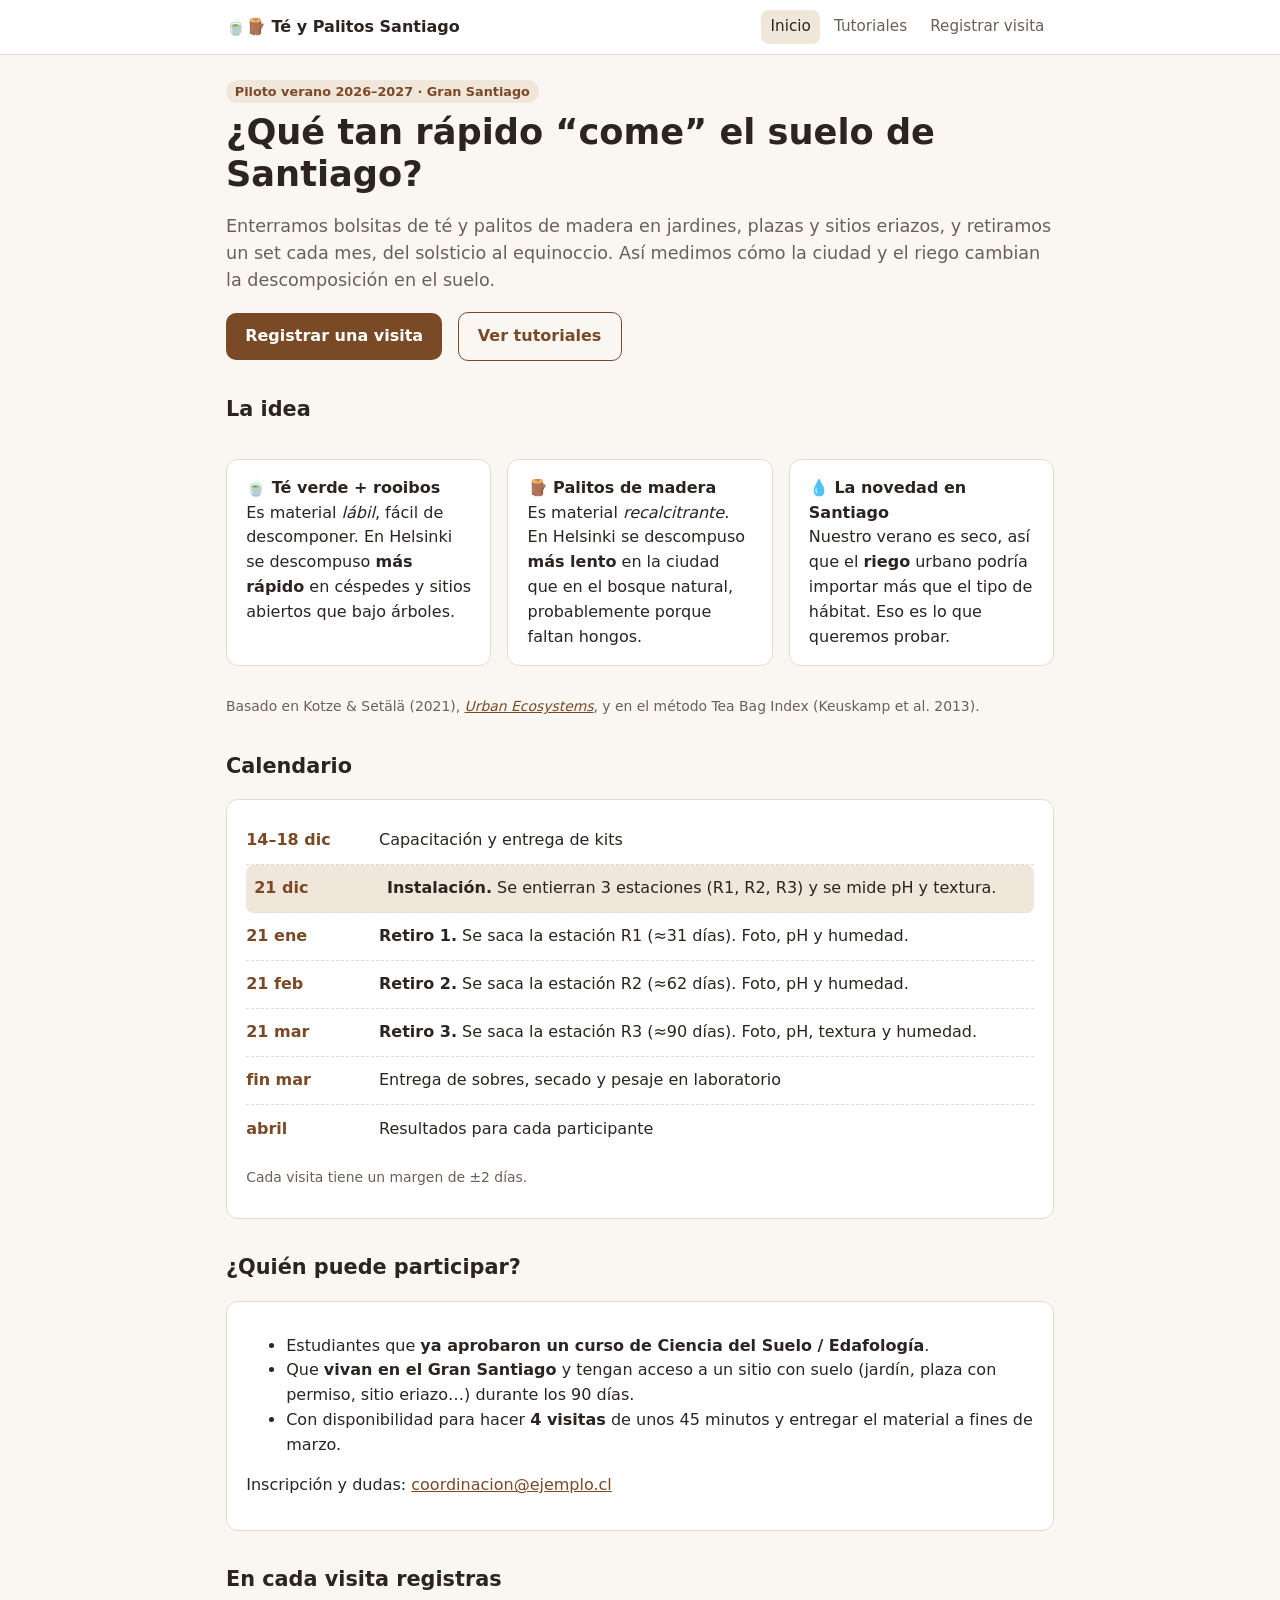
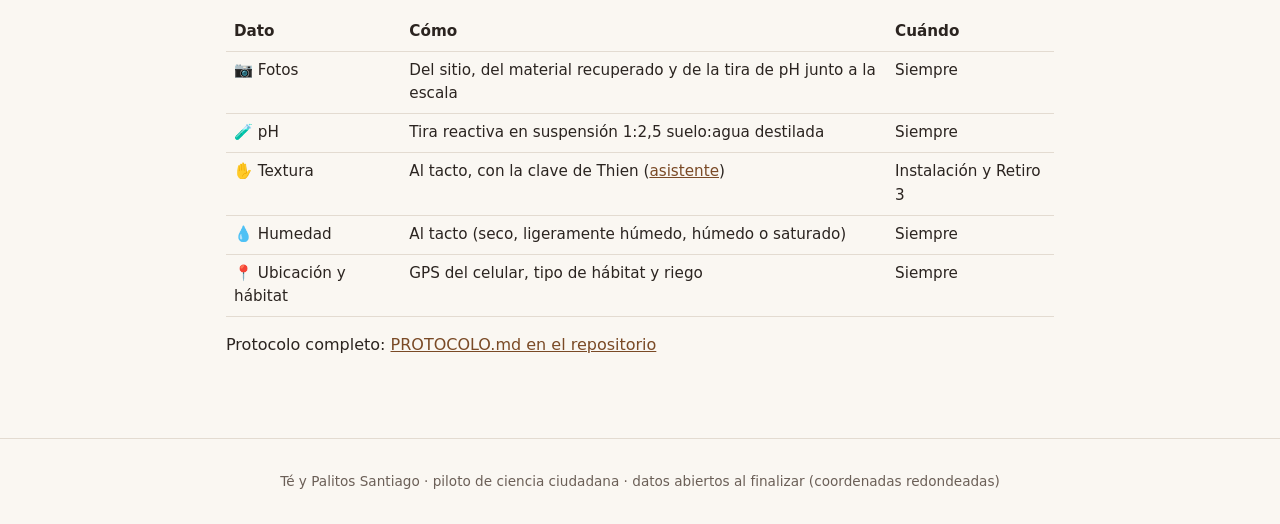
==== docs/index.html @ 4b644435 "Piloto Té y Palitos Santiago: protocolo, web de registro y backend Apps Script Co-Authored-By: Claud" ====
<!doctype html>
<html lang="es">
<head>
  <meta charset="utf-8">
  <meta name="viewport" content="width=device-width, initial-scale=1">
  <title>Té y Palitos Santiago</title>
  <meta name="description" content="Piloto de ciencia ciudadana sobre descomposición en suelos urbanos de Santiago, 21 dic – 21 mar.">
  <link rel="stylesheet" href="style.css">
  <link rel="icon" href="data:image/svg+xml,<svg xmlns='http://www.w3.org/2000/svg' viewBox='0 0 100 100'><text y='.9em' font-size='90'>🍵</text></svg>">
</head>
<body>
<header class="top"><div class="wrap">
  <a class="brand" href="index.html">🍵🪵 Té y Palitos Santiago</a>
  <nav>
    <a href="index.html" aria-current="page">Inicio</a>
    <a href="tutoriales.html">Tutoriales</a>
    <a href="registro.html">Registrar visita</a>
  </nav>
</div></header>

<main class="wrap">
  <span class="pill">Piloto verano 2026–2027 · Gran Santiago</span>
  <h1>¿Qué tan rápido “come” el suelo de Santiago?</h1>
  <p class="lead">Enterramos bolsitas de té y palitos de madera en jardines, plazas y sitios eriazos, y retiramos un set cada mes, del solsticio al equinoccio. Así medimos cómo la ciudad y el riego cambian la descomposición en el suelo.</p>
  <p><a class="btn" href="registro.html">Registrar una visita</a> &nbsp; <a class="btn secondary" href="tutoriales.html">Ver tutoriales</a></p>

  <h2>La idea</h2>
  <div class="grid">
    <div class="card"><strong>🍵 Té verde + rooibos</strong><br>Es material <em>lábil</em>, fácil de descomponer. En Helsinki se descompuso <strong>más rápido</strong> en céspedes y sitios abiertos que bajo árboles.</div>
    <div class="card"><strong>🪵 Palitos de madera</strong><br>Es material <em>recalcitrante</em>. En Helsinki se descompuso <strong>más lento</strong> en la ciudad que en el bosque natural, probablemente porque faltan hongos.</div>
    <div class="card"><strong>💧 La novedad en Santiago</strong><br>Nuestro verano es seco, así que el <strong>riego</strong> urbano podría importar más que el tipo de hábitat. Eso es lo que queremos probar.</div>
  </div>
  <p class="hint">Basado en Kotze &amp; Setälä (2021), <a href="https://doi.org/10.1007/s11252-021-01125-3"><em>Urban Ecosystems</em></a>, y en el método Tea Bag Index (Keuskamp et al. 2013).</p>

  <h2>Calendario</h2>
  <div class="card">
    <ul class="timeline" id="timeline">
      <li><span class="date">14–18 dic</span><span>Capacitación y entrega de kits</span></li>
      <li data-date="2026-12-21"><span class="date">21 dic</span><span><strong>Instalación.</strong> Se entierran 3 estaciones (R1, R2, R3) y se mide pH y textura.</span></li>
      <li data-date="2027-01-21"><span class="date">21 ene</span><span><strong>Retiro 1.</strong> Se saca la estación R1 (≈31 días). Foto, pH y humedad.</span></li>
      <li data-date="2027-02-21"><span class="date">21 feb</span><span><strong>Retiro 2.</strong> Se saca la estación R2 (≈62 días). Foto, pH y humedad.</span></li>
      <li data-date="2027-03-21"><span class="date">21 mar</span><span><strong>Retiro 3.</strong> Se saca la estación R3 (≈90 días). Foto, pH, textura y humedad.</span></li>
      <li><span class="date">fin mar</span><span>Entrega de sobres, secado y pesaje en laboratorio</span></li>
      <li><span class="date">abril</span><span>Resultados para cada participante</span></li>
    </ul>
    <p class="hint">Cada visita tiene un margen de ±2 días.</p>
  </div>

  <h2>¿Quién puede participar?</h2>
  <div class="card">
    <ul>
      <li>Estudiantes que <strong>ya aprobaron un curso de Ciencia del Suelo / Edafología</strong>.</li>
      <li>Que <strong>vivan en el Gran Santiago</strong> y tengan acceso a un sitio con suelo (jardín, plaza con permiso, sitio eriazo…) durante los 90 días.</li>
      <li>Con disponibilidad para hacer <strong>4 visitas</strong> de unos 45 minutos y entregar el material a fines de marzo.</li>
    </ul>
    <p>Inscripción y dudas: <a id="contacto" href="#">correo de coordinación</a></p>
  </div>

  <h2>En cada visita registras</h2>
  <div class="table-scroll"><table>
    <tr><th>Dato</th><th>Cómo</th><th>Cuándo</th></tr>
    <tr><td>📷 Fotos</td><td>Del sitio, del material recuperado y de la tira de pH junto a la escala</td><td>Siempre</td></tr>
    <tr><td>🧪 pH</td><td>Tira reactiva en suspensión 1:2,5 suelo:agua destilada</td><td>Siempre</td></tr>
    <tr><td>✋ Textura</td><td>Al tacto, con la clave de Thien (<a href="tutoriales.html#textura">asistente</a>)</td><td>Instalación y Retiro 3</td></tr>
    <tr><td>💧 Humedad</td><td>Al tacto (seco, ligeramente húmedo, húmedo o saturado)</td><td>Siempre</td></tr>
    <tr><td>📍 Ubicación y hábitat</td><td>GPS del celular, tipo de hábitat y riego</td><td>Siempre</td></tr>
  </table></div>
  <p>Protocolo completo: <a id="protocolo" href="#">PROTOCOLO.md en el repositorio</a></p>
</main>

<footer>Té y Palitos Santiago · piloto de ciencia ciudadana · datos abiertos al finalizar (coordenadas redondeadas)</footer>

<script src="config.js"></script>
<script>
  const c = window.TYP_CONFIG || {};
  const a = document.getElementById('contacto');
  if (c.REPO) document.getElementById('protocolo').href = c.REPO + '/blob/main/protocolo/PROTOCOLO.md';
  if (c.CONTACTO) { a.href = 'mailto:' + c.CONTACTO; a.textContent = c.CONTACTO; }
  // Marca la próxima visita
  const hoy = new Date().toISOString().slice(0, 10);
  const prox = [...document.querySelectorAll('#timeline li[data-date]')].find(li => li.dataset.date >= hoy);
  if (prox) prox.classList.add('next');
</script>
</body>
</html>
---- docs/style.css ----
:root {
  --bg: #faf7f2;
  --surface: #ffffff;
  --text: #2b2420;
  --muted: #6b5f57;
  --border: #e3dbd1;
  --accent: #7a4a26;      /* tierra */
  --accent-2: #4f7a3a;    /* té verde */
  --accent-soft: #f1e6da;
  --ok: #2f7a44;
  --err: #a33a2a;
  --radius: 12px;
}
@media (prefers-color-scheme: dark) {
  :root {
    --bg: #1b1714;
    --surface: #25201c;
    --text: #efe8e1;
    --muted: #b4a89e;
    --border: #3a322c;
    --accent: #d39a68;
    --accent-2: #9cc47f;
    --accent-soft: #352a21;
    --ok: #7fcf93;
    --err: #f08b7a;
  }
}

* { box-sizing: border-box; }
html { -webkit-text-size-adjust: 100%; }
body {
  margin: 0;
  background: var(--bg);
  color: var(--text);
  font: 16px/1.55 system-ui, -apple-system, "Segoe UI", Roboto, sans-serif;
}
a { color: var(--accent); }
img, iframe { max-width: 100%; }

header.top {
  background: var(--surface);
  border-bottom: 1px solid var(--border);
  position: sticky; top: 0; z-index: 10;
}
header.top .wrap { display: flex; align-items: center; gap: 1rem; flex-wrap: wrap; padding-block: .6rem; }
.brand { font-weight: 700; color: var(--text); text-decoration: none; display: flex; gap: .4rem; align-items: center; }
nav { display: flex; gap: .25rem; flex-wrap: wrap; margin-left: auto; }
nav a { text-decoration: none; color: var(--muted); padding: .35rem .6rem; border-radius: 8px; font-size: .95rem; }
nav a[aria-current="page"], nav a:hover { color: var(--text); background: var(--accent-soft); }

.wrap { max-width: 860px; margin: 0 auto; padding-inline: 16px; }
main.wrap { padding-block: 1.5rem 4rem; }

h1 { font-size: clamp(1.6rem, 4vw, 2.2rem); line-height: 1.2; margin: .2em 0 .4em; }
h2 { font-size: 1.3rem; margin-top: 2rem; }
.lead { font-size: 1.1rem; color: var(--muted); }

.card {
  background: var(--surface);
  border: 1px solid var(--border);
  border-radius: var(--radius);
  padding: 1rem 1.2rem;
  margin: 1rem 0;
}
.grid { display: grid; gap: 1rem; grid-template-columns: repeat(auto-fit, minmax(180px, 1fr)); }
.pill { display: inline-block; font-size: .8rem; padding: .1rem .55rem; border-radius: 99px; background: var(--accent-soft); color: var(--accent); font-weight: 600; }

.timeline { list-style: none; padding: 0; margin: 0; }
.timeline li { display: grid; grid-template-columns: 7.5rem 1fr; gap: .8rem; padding: .7rem 0; border-bottom: 1px dashed var(--border); }
.timeline li:last-child { border-bottom: 0; }
.timeline .date { font-weight: 700; color: var(--accent); }
.timeline li.next { background: var(--accent-soft); border-radius: 8px; padding-inline: .5rem; }

table { border-collapse: collapse; width: 100%; font-size: .95rem; }
th, td { text-align: left; padding: .45rem .5rem; border-bottom: 1px solid var(--border); vertical-align: top; }
.table-scroll { overflow-x: auto; }

.btn {
  display: inline-block; border: 0; cursor: pointer;
  background: var(--accent); color: #fff;
  padding: .7rem 1.2rem; border-radius: 10px; font: inherit; font-weight: 600; text-decoration: none;
}
@media (prefers-color-scheme: dark) { .btn { color: #1b1714; } }
.btn.secondary { background: transparent; color: var(--accent); border: 1.5px solid var(--accent); }
.btn:disabled { opacity: .5; cursor: progress; }

/* Formulario */
fieldset { border: 1px solid var(--border); border-radius: var(--radius); background: var(--surface); padding: 1rem 1.2rem 1.2rem; margin: 1.2rem 0; }
legend { font-weight: 700; padding: 0 .4rem; }
label { display: block; font-weight: 600; margin: .9rem 0 .3rem; }
label .hint, .hint { display: block; font-weight: 400; font-size: .87rem; color: var(--muted); }
input[type=text], input[type=email], input[type=number], input[type=datetime-local], select, textarea {
  width: 100%; padding: .6rem .7rem; font: inherit; color: var(--text);
  background: var(--bg); border: 1px solid var(--border); border-radius: 8px;
}
input:focus, select:focus, textarea:focus { outline: 2px solid var(--accent); outline-offset: 1px; }
input[type=file] { font: inherit; max-width: 100%; }
.row { display: grid; gap: 0 1rem; grid-template-columns: repeat(auto-fit, minmax(200px, 1fr)); }
.choices { display: flex; flex-wrap: wrap; gap: .4rem; }
.choices label { font-weight: 400; margin: 0; display: flex; align-items: center; gap: .35rem; background: var(--bg); border: 1px solid var(--border); padding: .4rem .7rem; border-radius: 99px; cursor: pointer; }
.choices input { margin: 0; }
.choices label:has(input:checked) { border-color: var(--accent); background: var(--accent-soft); }
.preview { display: flex; gap: .5rem; flex-wrap: wrap; margin-top: .4rem; }
.preview img { width: 96px; height: 96px; object-fit: cover; border-radius: 8px; border: 1px solid var(--border); }
.only-retiro[hidden], .only-textura[hidden] { display: none; }

.msg { padding: .8rem 1rem; border-radius: 10px; margin: 1rem 0; }
.msg.ok { background: color-mix(in srgb, var(--ok) 15%, transparent); color: var(--ok); }
.msg.err { background: color-mix(in srgb, var(--err) 15%, transparent); color: var(--err); }

.video { aspect-ratio: 16 / 9; width: 100%; border: 0; border-radius: var(--radius); background: #000; }

/* Clave de textura */
.key-step { font-size: 1.05rem; }
.key-actions { display: flex; flex-wrap: wrap; gap: .5rem; margin-top: .8rem; }
.key-result { font-size: 1.4rem; font-weight: 700; color: var(--accent-2); }

footer { color: var(--muted); font-size: .85rem; text-align: center; padding: 2rem 16px; border-top: 1px solid var(--border); }
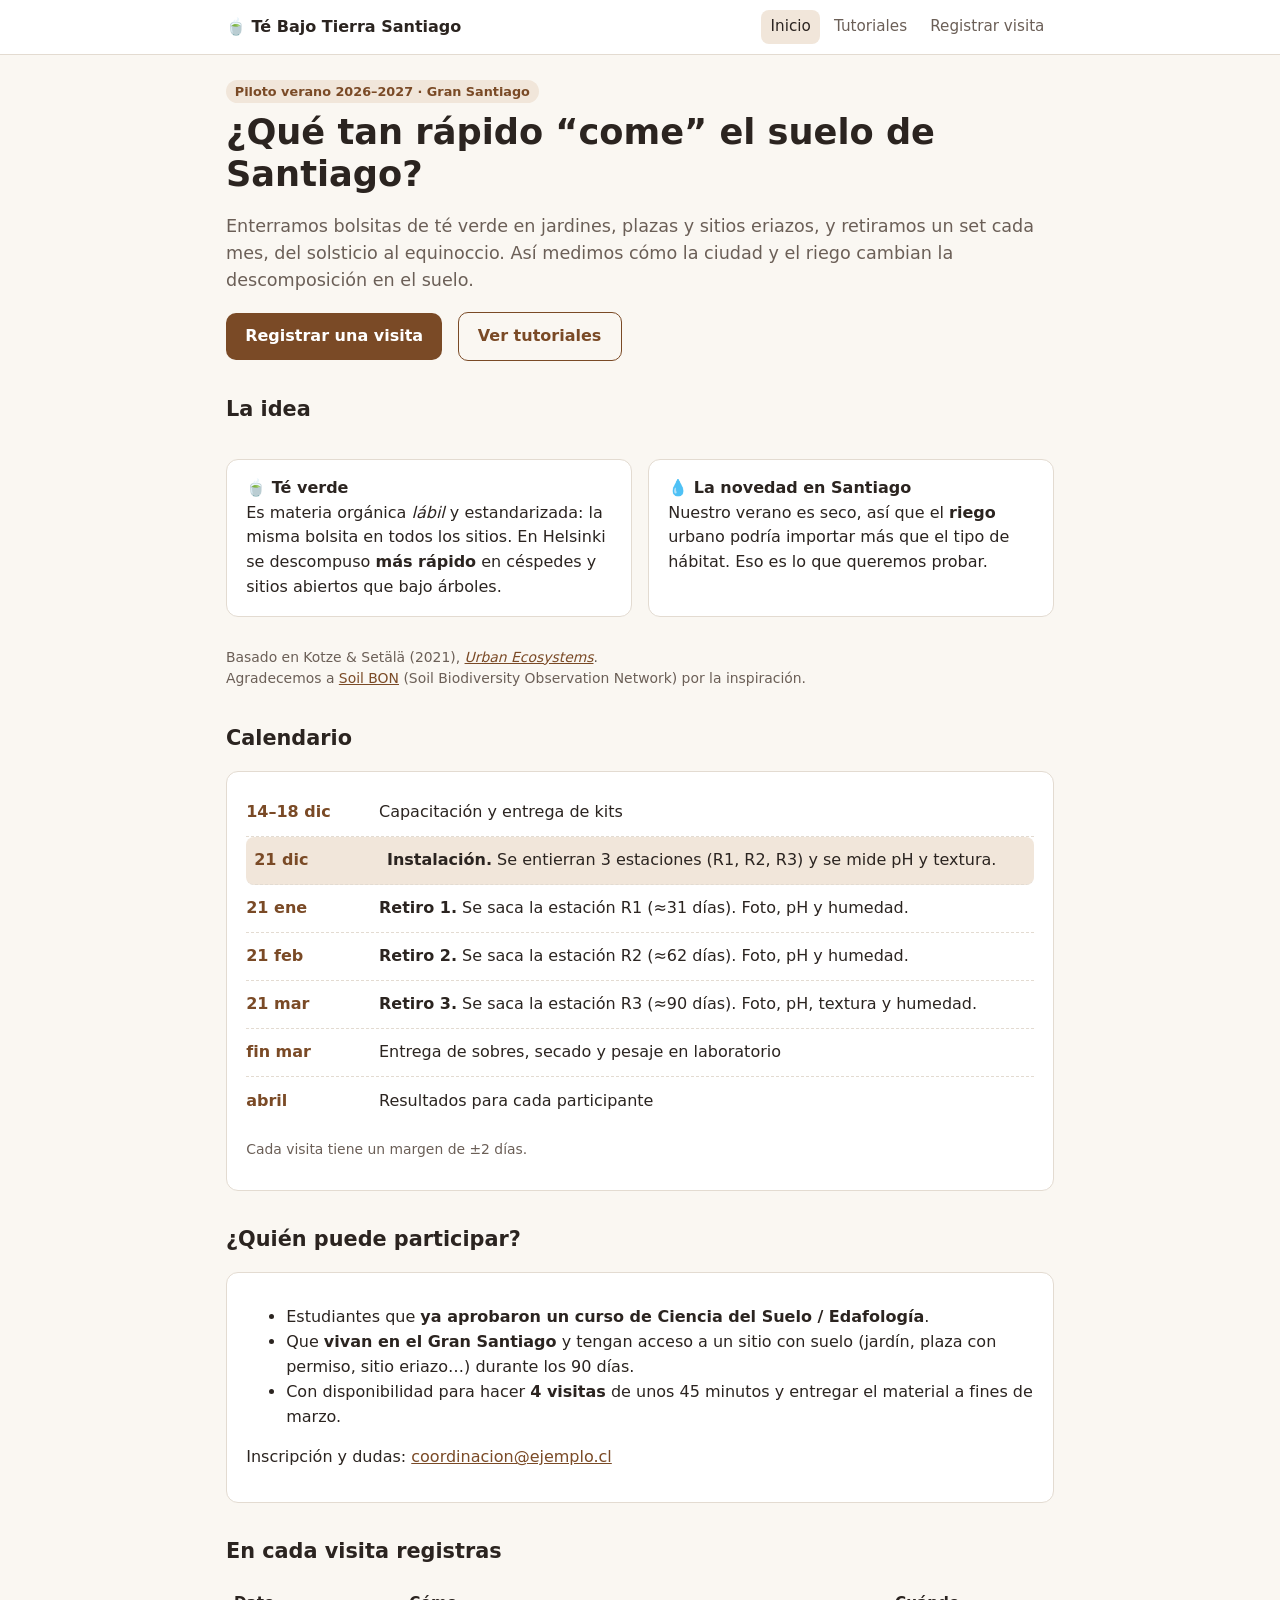
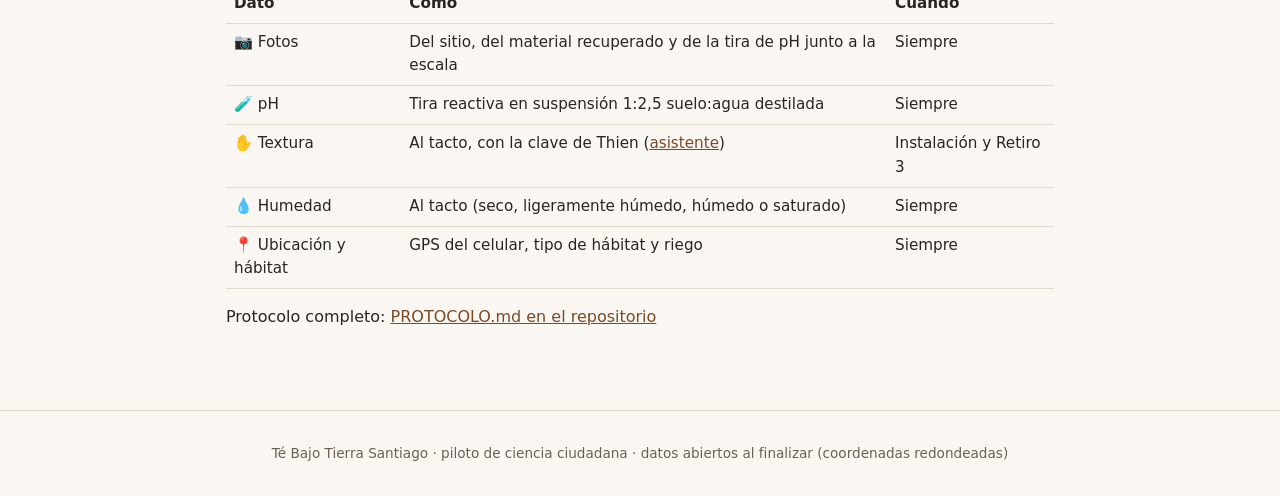
==== commit 8499a549: "Solo té verde: quitar rooibos y palitos; renombrar a Té Bajo Tierra; agradecer a Soil BON Co-Authore" ====
--- a/docs/index.html
+++ b/docs/index.html
@@ -3,14 +3,14 @@
 <head>
   <meta charset="utf-8">
   <meta name="viewport" content="width=device-width, initial-scale=1">
-  <title>Té y Palitos Santiago</title>
+  <title>Té Bajo Tierra Santiago</title>
   <meta name="description" content="Piloto de ciencia ciudadana sobre descomposición en suelos urbanos de Santiago, 21 dic – 21 mar.">
   <link rel="stylesheet" href="style.css">
   <link rel="icon" href="data:image/svg+xml,<svg xmlns='http://www.w3.org/2000/svg' viewBox='0 0 100 100'><text y='.9em' font-size='90'>🍵</text></svg>">
 </head>
 <body>
 <header class="top"><div class="wrap">
-  <a class="brand" href="index.html">🍵🪵 Té y Palitos Santiago</a>
+  <a class="brand" href="index.html">🍵 Té Bajo Tierra Santiago</a>
   <nav>
     <a href="index.html" aria-current="page">Inicio</a>
     <a href="tutoriales.html">Tutoriales</a>
@@ -21,16 +21,15 @@
 <main class="wrap">
   <span class="pill">Piloto verano 2026–2027 · Gran Santiago</span>
   <h1>¿Qué tan rápido “come” el suelo de Santiago?</h1>
-  <p class="lead">Enterramos bolsitas de té y palitos de madera en jardines, plazas y sitios eriazos, y retiramos un set cada mes, del solsticio al equinoccio. Así medimos cómo la ciudad y el riego cambian la descomposición en el suelo.</p>
+  <p class="lead">Enterramos bolsitas de té verde en jardines, plazas y sitios eriazos, y retiramos un set cada mes, del solsticio al equinoccio. Así medimos cómo la ciudad y el riego cambian la descomposición en el suelo.</p>
   <p><a class="btn" href="registro.html">Registrar una visita</a> &nbsp; <a class="btn secondary" href="tutoriales.html">Ver tutoriales</a></p>
 
   <h2>La idea</h2>
   <div class="grid">
-    <div class="card"><strong>🍵 Té verde + rooibos</strong><br>Es material <em>lábil</em>, fácil de descomponer. En Helsinki se descompuso <strong>más rápido</strong> en céspedes y sitios abiertos que bajo árboles.</div>
-    <div class="card"><strong>🪵 Palitos de madera</strong><br>Es material <em>recalcitrante</em>. En Helsinki se descompuso <strong>más lento</strong> en la ciudad que en el bosque natural, probablemente porque faltan hongos.</div>
+    <div class="card"><strong>🍵 Té verde</strong><br>Es materia orgánica <em>lábil</em> y estandarizada: la misma bolsita en todos los sitios. En Helsinki se descompuso <strong>más rápido</strong> en céspedes y sitios abiertos que bajo árboles.</div>
     <div class="card"><strong>💧 La novedad en Santiago</strong><br>Nuestro verano es seco, así que el <strong>riego</strong> urbano podría importar más que el tipo de hábitat. Eso es lo que queremos probar.</div>
   </div>
-  <p class="hint">Basado en Kotze &amp; Setälä (2021), <a href="https://doi.org/10.1007/s11252-021-01125-3"><em>Urban Ecosystems</em></a>, y en el método Tea Bag Index (Keuskamp et al. 2013).</p>
+  <p class="hint">Basado en Kotze &amp; Setälä (2021), <a href="https://doi.org/10.1007/s11252-021-01125-3"><em>Urban Ecosystems</em></a>.<br>Agradecemos a <a href="https://geobon.org/bons/thematic-bon/soil-bon/">Soil BON</a> (Soil Biodiversity Observation Network) por la inspiración.</p>
 
   <h2>Calendario</h2>
   <div class="card">
@@ -68,7 +67,7 @@
   <p>Protocolo completo: <a id="protocolo" href="#">PROTOCOLO.md en el repositorio</a></p>
 </main>
 
-<footer>Té y Palitos Santiago · piloto de ciencia ciudadana · datos abiertos al finalizar (coordenadas redondeadas)</footer>
+<footer>Té Bajo Tierra Santiago · piloto de ciencia ciudadana · datos abiertos al finalizar (coordenadas redondeadas)</footer>
 
 <script src="config.js"></script>
 <script>
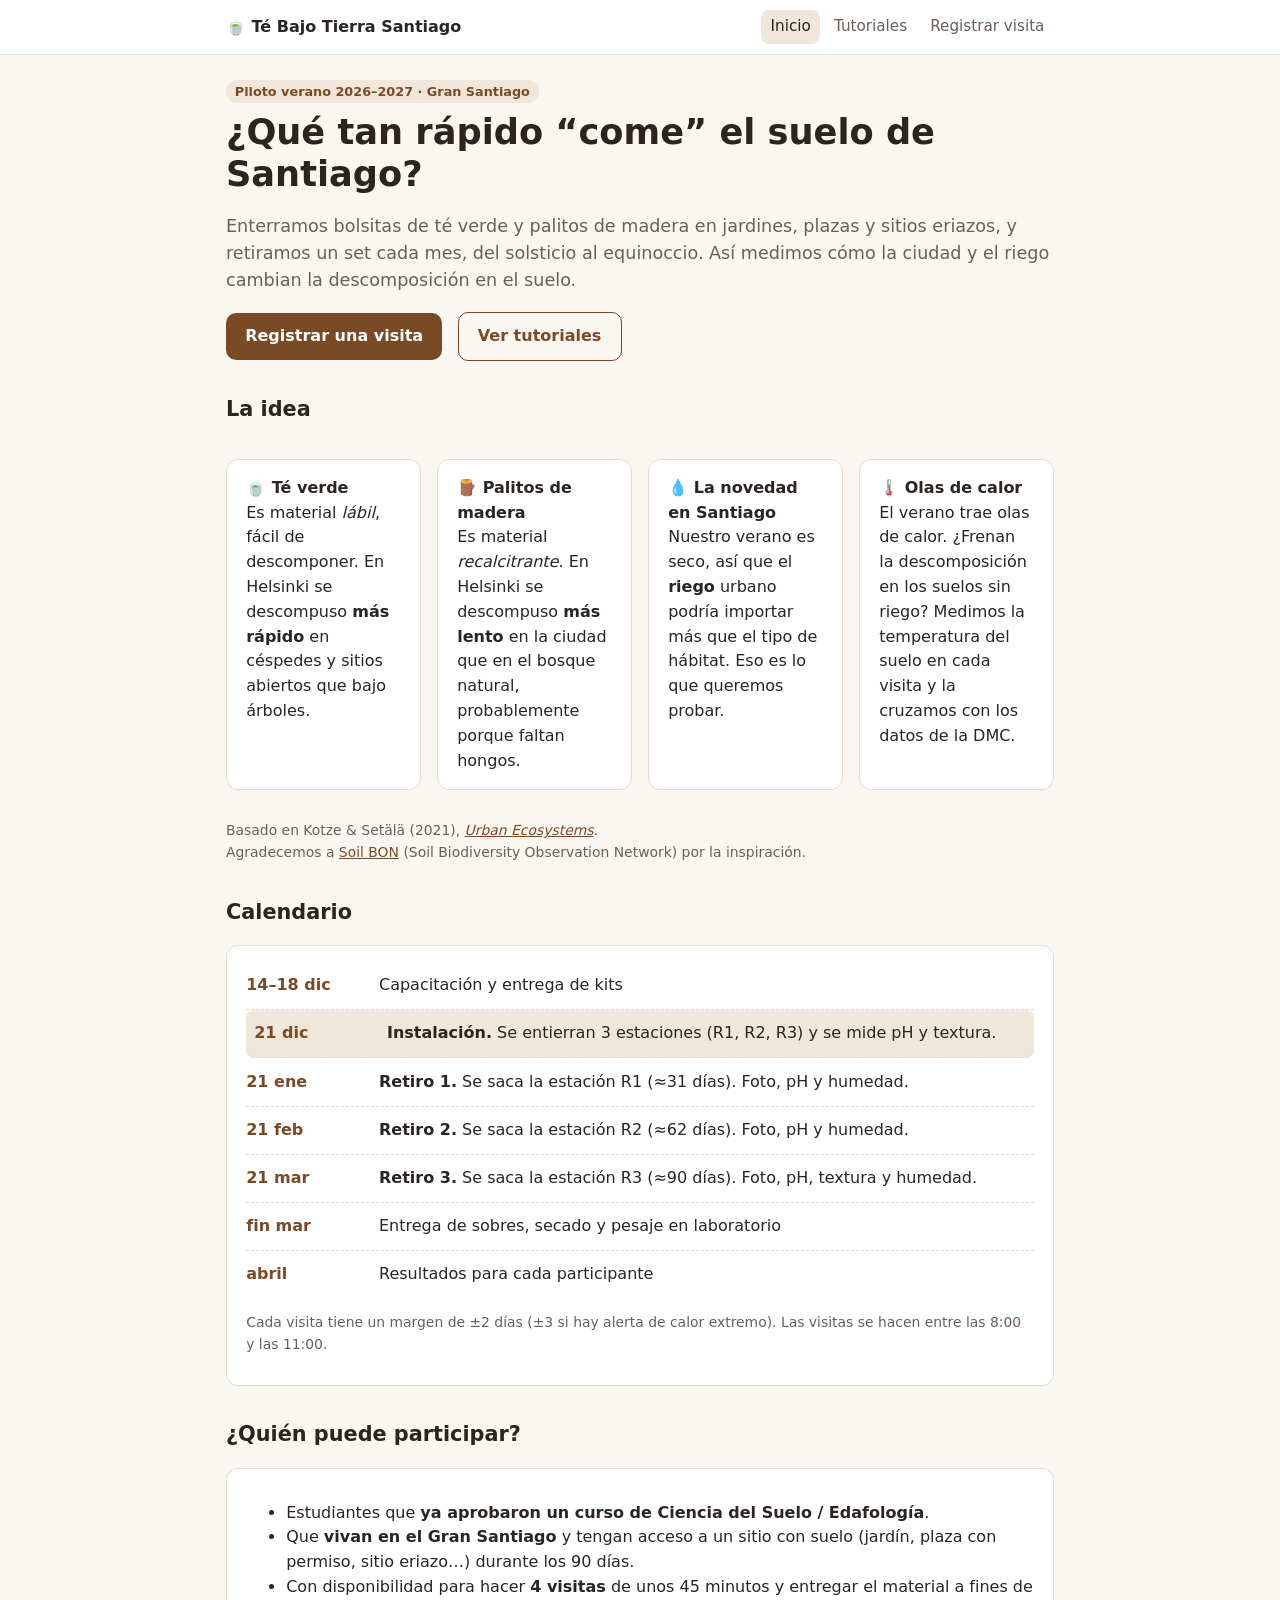
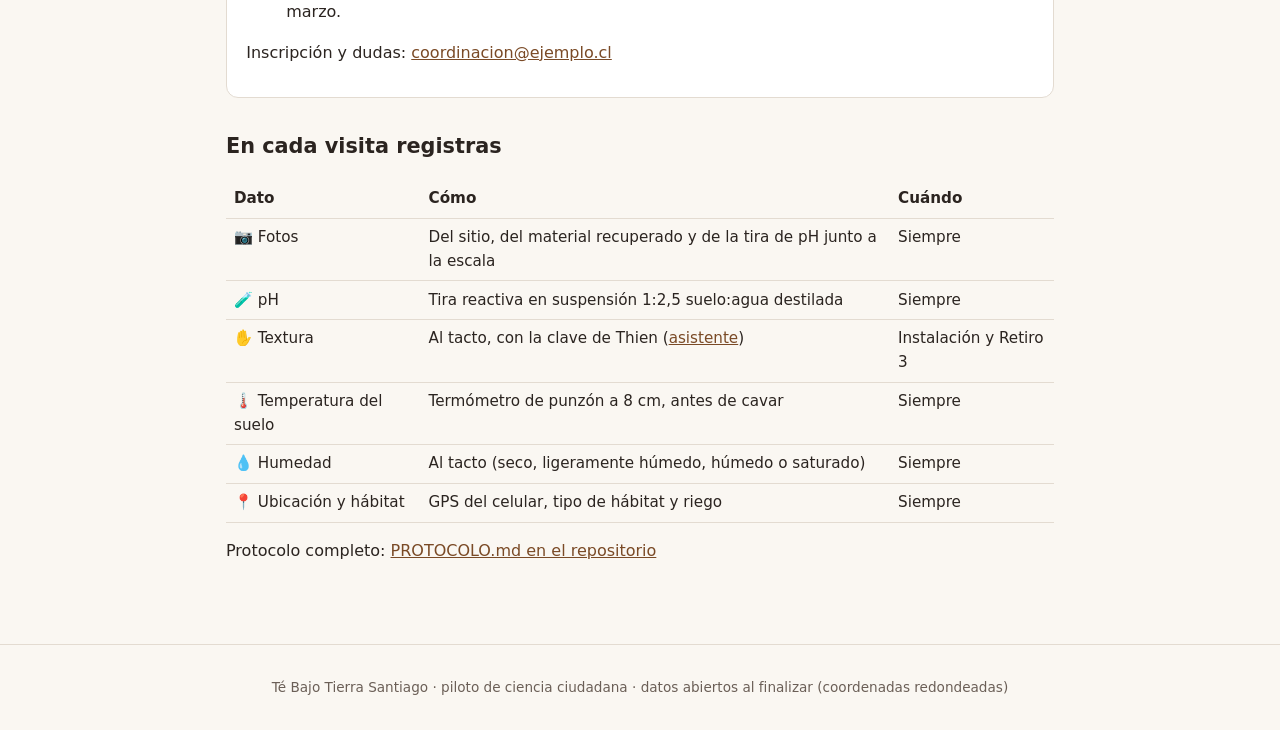
==== commit c4c7cde5: "Té verde + palitos de madera (como el paper); olas de calor, sombra detallada y ayuda para describir" ====
--- a/docs/index.html
+++ b/docs/index.html
@@ -21,13 +21,15 @@
 <main class="wrap">
   <span class="pill">Piloto verano 2026–2027 · Gran Santiago</span>
   <h1>¿Qué tan rápido “come” el suelo de Santiago?</h1>
-  <p class="lead">Enterramos bolsitas de té verde en jardines, plazas y sitios eriazos, y retiramos un set cada mes, del solsticio al equinoccio. Así medimos cómo la ciudad y el riego cambian la descomposición en el suelo.</p>
+  <p class="lead">Enterramos bolsitas de té verde y palitos de madera en jardines, plazas y sitios eriazos, y retiramos un set cada mes, del solsticio al equinoccio. Así medimos cómo la ciudad y el riego cambian la descomposición en el suelo.</p>
   <p><a class="btn" href="registro.html">Registrar una visita</a> &nbsp; <a class="btn secondary" href="tutoriales.html">Ver tutoriales</a></p>
 
   <h2>La idea</h2>
   <div class="grid">
-    <div class="card"><strong>🍵 Té verde</strong><br>Es materia orgánica <em>lábil</em> y estandarizada: la misma bolsita en todos los sitios. En Helsinki se descompuso <strong>más rápido</strong> en céspedes y sitios abiertos que bajo árboles.</div>
+    <div class="card"><strong>🍵 Té verde</strong><br>Es material <em>lábil</em>, fácil de descomponer. En Helsinki se descompuso <strong>más rápido</strong> en céspedes y sitios abiertos que bajo árboles.</div>
+    <div class="card"><strong>🪵 Palitos de madera</strong><br>Es material <em>recalcitrante</em>. En Helsinki se descompuso <strong>más lento</strong> en la ciudad que en el bosque natural, probablemente porque faltan hongos.</div>
     <div class="card"><strong>💧 La novedad en Santiago</strong><br>Nuestro verano es seco, así que el <strong>riego</strong> urbano podría importar más que el tipo de hábitat. Eso es lo que queremos probar.</div>
+    <div class="card"><strong>🌡️ Olas de calor</strong><br>El verano trae olas de calor. ¿Frenan la descomposición en los suelos sin riego? Medimos la temperatura del suelo en cada visita y la cruzamos con los datos de la DMC.</div>
   </div>
   <p class="hint">Basado en Kotze &amp; Setälä (2021), <a href="https://doi.org/10.1007/s11252-021-01125-3"><em>Urban Ecosystems</em></a>.<br>Agradecemos a <a href="https://geobon.org/bons/thematic-bon/soil-bon/">Soil BON</a> (Soil Biodiversity Observation Network) por la inspiración.</p>
 
@@ -42,7 +44,7 @@
       <li><span class="date">fin mar</span><span>Entrega de sobres, secado y pesaje en laboratorio</span></li>
       <li><span class="date">abril</span><span>Resultados para cada participante</span></li>
     </ul>
-    <p class="hint">Cada visita tiene un margen de ±2 días.</p>
+    <p class="hint">Cada visita tiene un margen de ±2 días (±3 si hay alerta de calor extremo). Las visitas se hacen entre las 8:00 y las 11:00.</p>
   </div>
 
   <h2>¿Quién puede participar?</h2>
@@ -61,6 +63,7 @@
     <tr><td>📷 Fotos</td><td>Del sitio, del material recuperado y de la tira de pH junto a la escala</td><td>Siempre</td></tr>
     <tr><td>🧪 pH</td><td>Tira reactiva en suspensión 1:2,5 suelo:agua destilada</td><td>Siempre</td></tr>
     <tr><td>✋ Textura</td><td>Al tacto, con la clave de Thien (<a href="tutoriales.html#textura">asistente</a>)</td><td>Instalación y Retiro 3</td></tr>
+    <tr><td>🌡️ Temperatura del suelo</td><td>Termómetro de punzón a 8 cm, antes de cavar</td><td>Siempre</td></tr>
     <tr><td>💧 Humedad</td><td>Al tacto (seco, ligeramente húmedo, húmedo o saturado)</td><td>Siempre</td></tr>
     <tr><td>📍 Ubicación y hábitat</td><td>GPS del celular, tipo de hábitat y riego</td><td>Siempre</td></tr>
   </table></div>
--- a/docs/style.css
+++ b/docs/style.css
@@ -99,6 +99,11 @@
 .choices { display: flex; flex-wrap: wrap; gap: .4rem; }
 .choices label { font-weight: 400; margin: 0; display: flex; align-items: center; gap: .35rem; background: var(--bg); border: 1px solid var(--border); padding: .4rem .7rem; border-radius: 99px; cursor: pointer; }
 .choices input { margin: 0; }
+.choices.stacked { flex-direction: column; }
+.choices.stacked label { border-radius: 10px; align-items: flex-start; padding: .6rem .8rem; }
+.choices.stacked input { margin-top: .3rem; }
+.chip { font: inherit; font-size: .88rem; cursor: pointer; color: var(--text); background: var(--bg); border: 1px dashed var(--border); padding: .35rem .7rem; border-radius: 99px; }
+.chip:hover { border-color: var(--accent); background: var(--accent-soft); }
 .choices label:has(input:checked) { border-color: var(--accent); background: var(--accent-soft); }
 .preview { display: flex; gap: .5rem; flex-wrap: wrap; margin-top: .4rem; }
 .preview img { width: 96px; height: 96px; object-fit: cover; border-radius: 8px; border: 1px solid var(--border); }
@@ -106,6 +111,7 @@
 
 .msg { padding: .8rem 1rem; border-radius: 10px; margin: 1rem 0; }
 .msg.ok { background: color-mix(in srgb, var(--ok) 15%, transparent); color: var(--ok); }
+.msg.warn { background: color-mix(in srgb, #d98a1c 16%, transparent); color: var(--text); border-left: 4px solid #d98a1c; }
 .msg.err { background: color-mix(in srgb, var(--err) 15%, transparent); color: var(--err); }
 
 .video { aspect-ratio: 16 / 9; width: 100%; border: 0; border-radius: var(--radius); background: #000; }
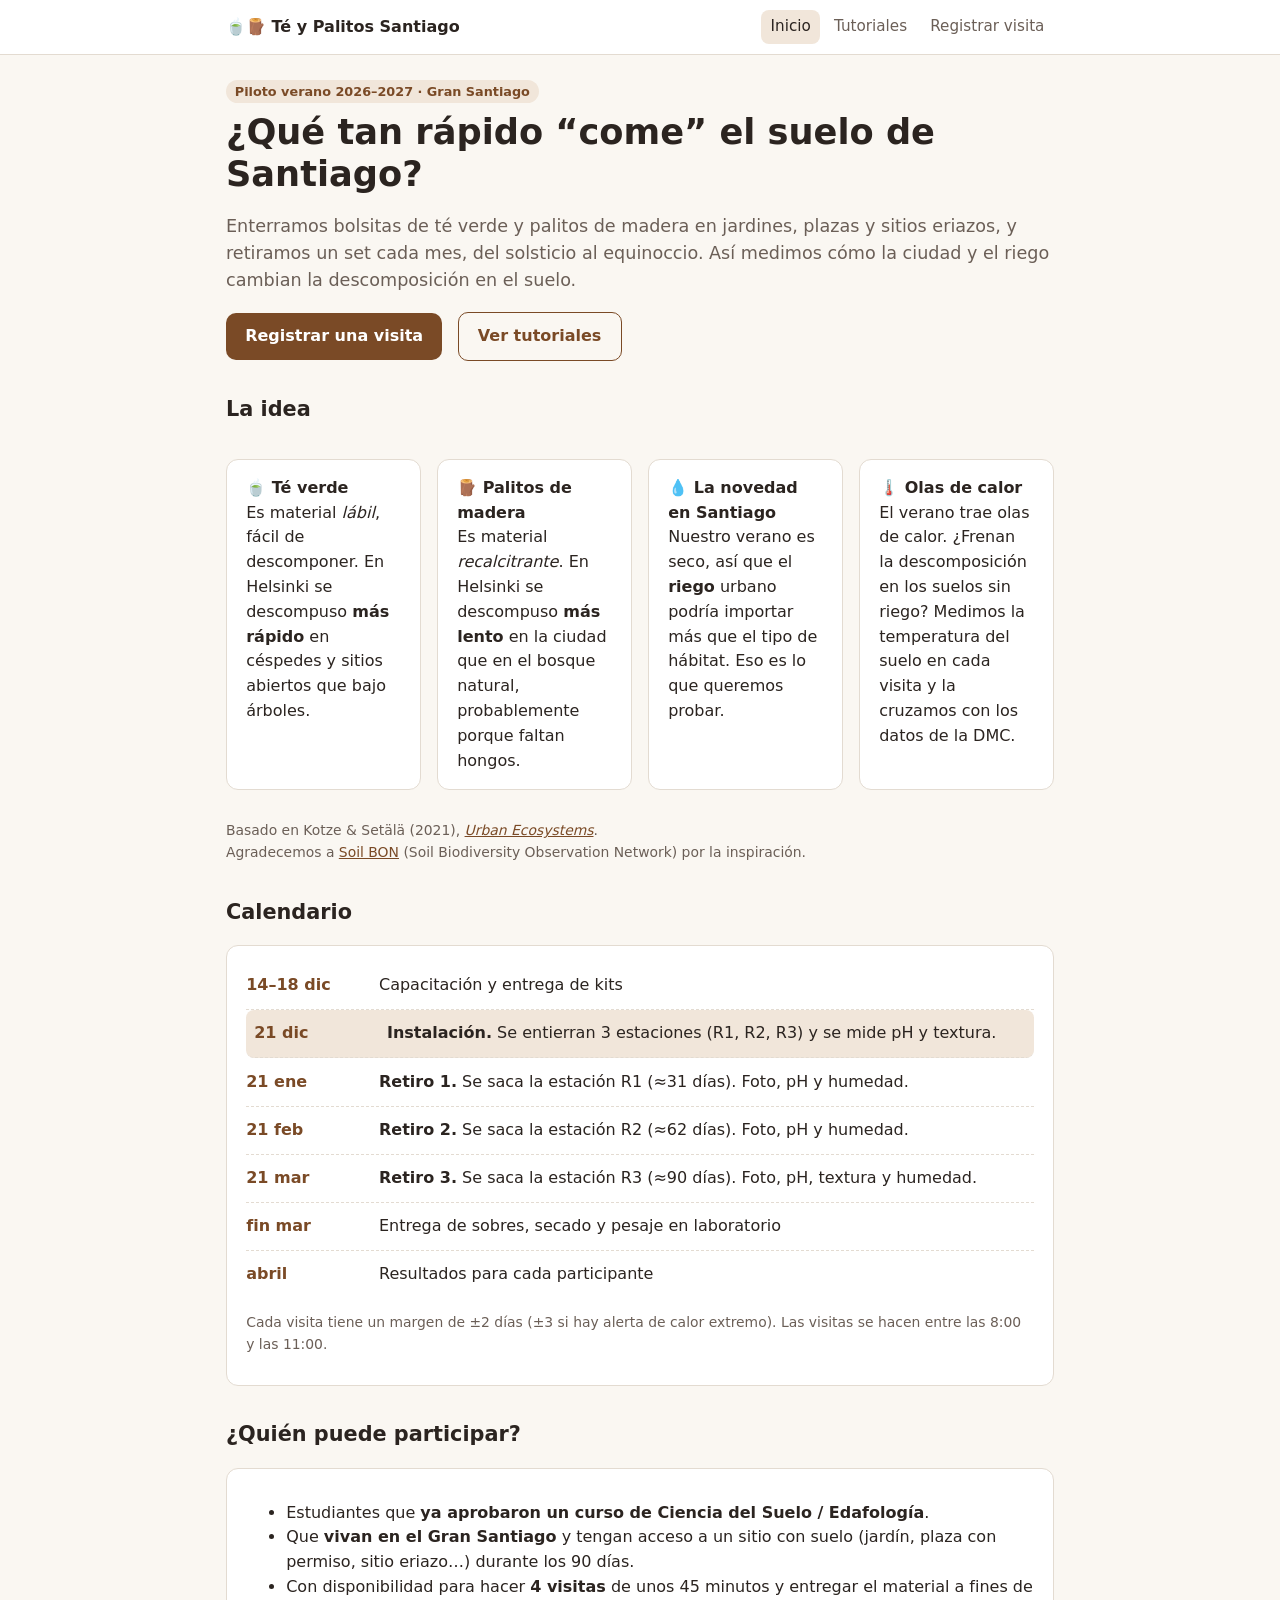
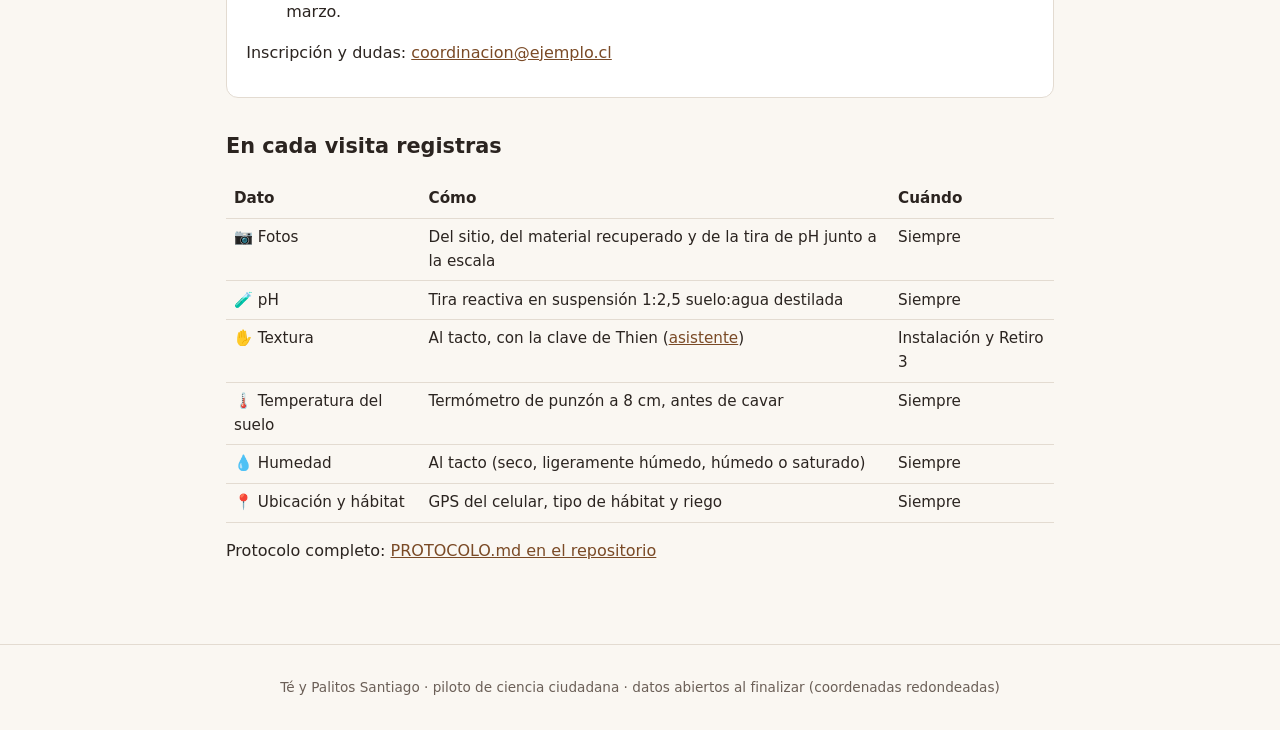
==== commit ebd2f51b: "Volver al nombre Té y Palitos Santiago Co-Authored-By: Claude Opus 5.5 <noreply@anthropic.com>" ====
--- a/docs/index.html
+++ b/docs/index.html
@@ -3,14 +3,14 @@
 <head>
   <meta charset="utf-8">
   <meta name="viewport" content="width=device-width, initial-scale=1">
-  <title>Té Bajo Tierra Santiago</title>
+  <title>Té y Palitos Santiago</title>
   <meta name="description" content="Piloto de ciencia ciudadana sobre descomposición en suelos urbanos de Santiago, 21 dic – 21 mar.">
   <link rel="stylesheet" href="style.css">
   <link rel="icon" href="data:image/svg+xml,<svg xmlns='http://www.w3.org/2000/svg' viewBox='0 0 100 100'><text y='.9em' font-size='90'>🍵</text></svg>">
 </head>
 <body>
 <header class="top"><div class="wrap">
-  <a class="brand" href="index.html">🍵 Té Bajo Tierra Santiago</a>
+  <a class="brand" href="index.html">🍵🪵 Té y Palitos Santiago</a>
   <nav>
     <a href="index.html" aria-current="page">Inicio</a>
     <a href="tutoriales.html">Tutoriales</a>
@@ -70,7 +70,7 @@
   <p>Protocolo completo: <a id="protocolo" href="#">PROTOCOLO.md en el repositorio</a></p>
 </main>
 
-<footer>Té Bajo Tierra Santiago · piloto de ciencia ciudadana · datos abiertos al finalizar (coordenadas redondeadas)</footer>
+<footer>Té y Palitos Santiago · piloto de ciencia ciudadana · datos abiertos al finalizar (coordenadas redondeadas)</footer>
 
 <script src="config.js"></script>
 <script>
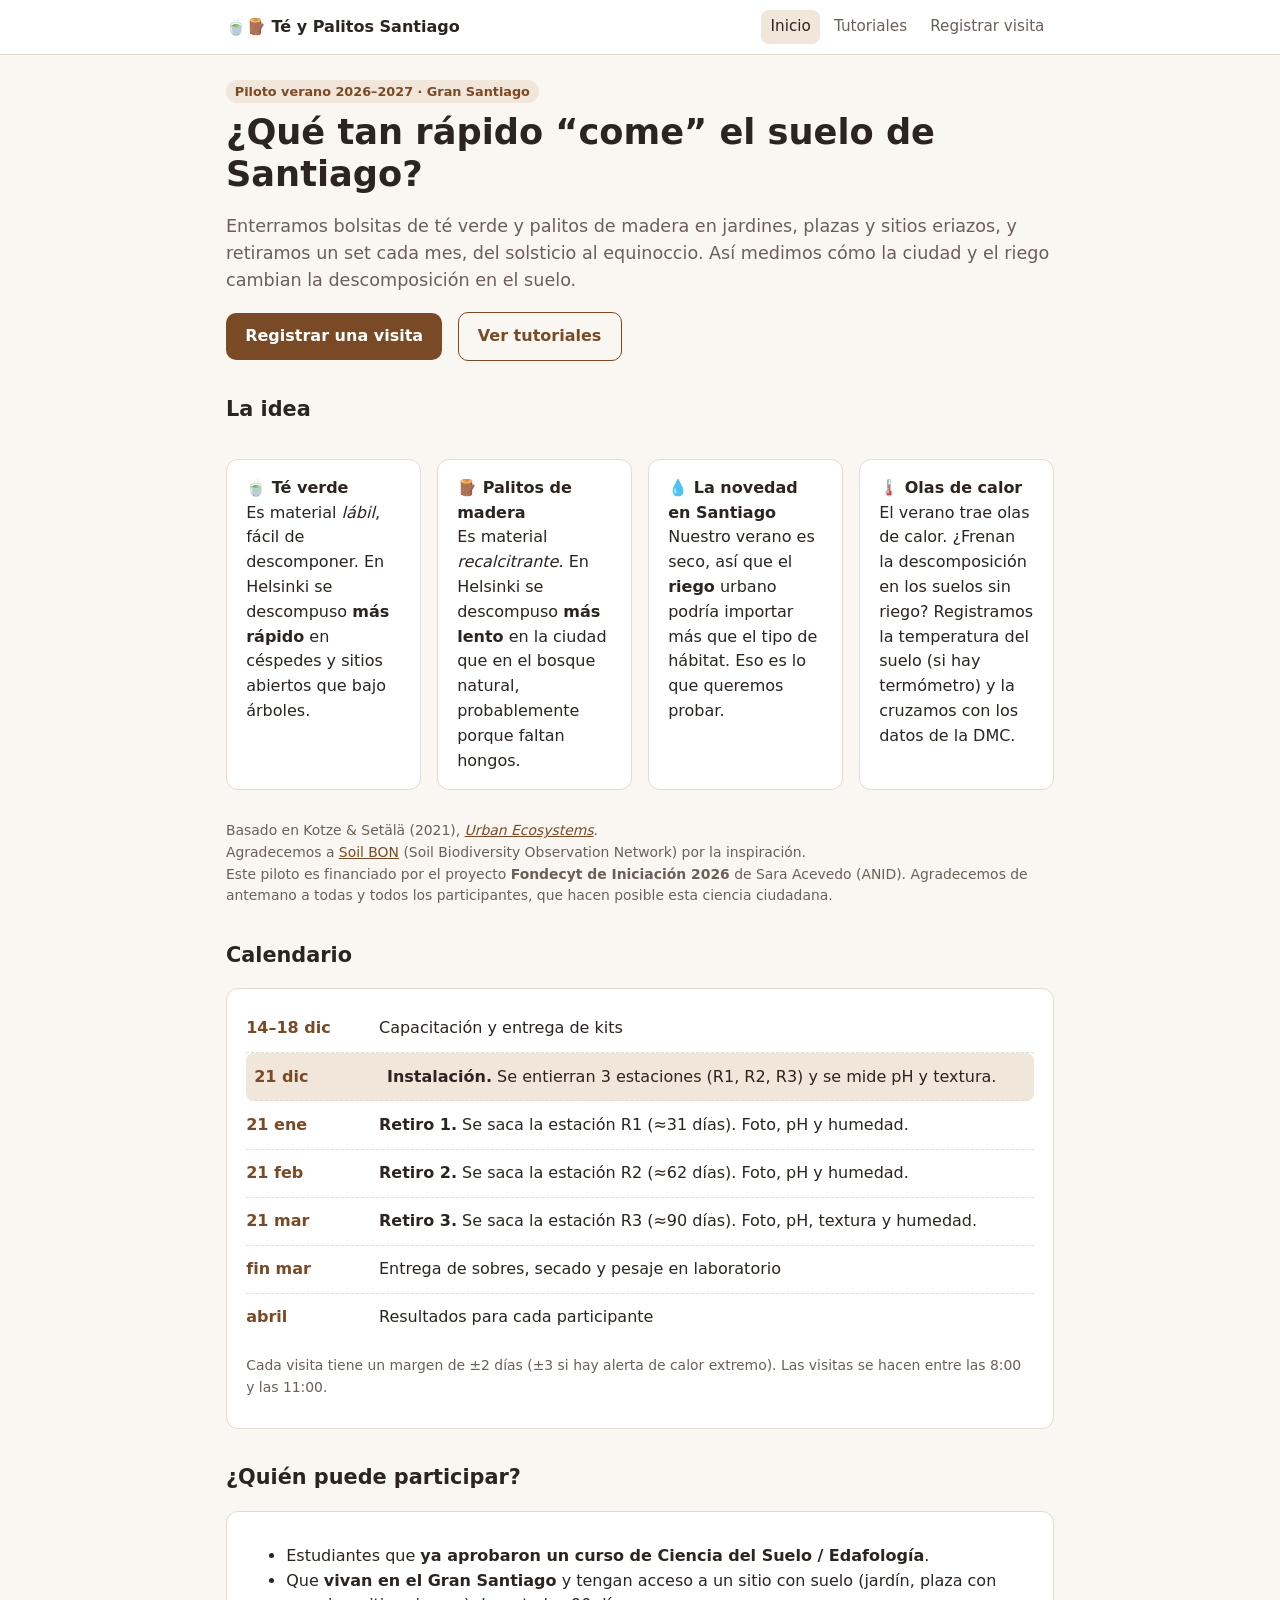
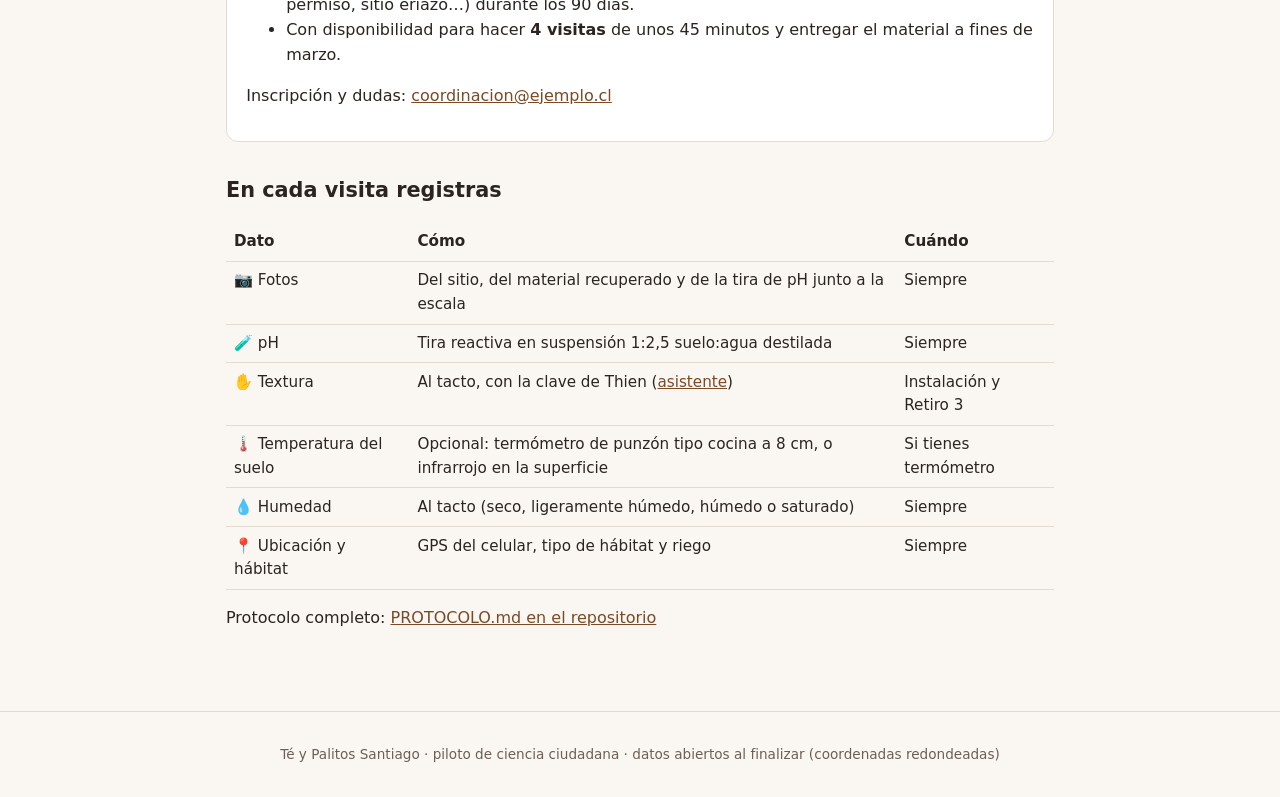
==== commit a2561230: "Temperatura del suelo opcional (punzón a 8 cm o infrarrojo en superficie); agradecimientos a Fondecy" ====
--- a/docs/index.html
+++ b/docs/index.html
@@ -29,9 +29,9 @@
     <div class="card"><strong>🍵 Té verde</strong><br>Es material <em>lábil</em>, fácil de descomponer. En Helsinki se descompuso <strong>más rápido</strong> en céspedes y sitios abiertos que bajo árboles.</div>
     <div class="card"><strong>🪵 Palitos de madera</strong><br>Es material <em>recalcitrante</em>. En Helsinki se descompuso <strong>más lento</strong> en la ciudad que en el bosque natural, probablemente porque faltan hongos.</div>
     <div class="card"><strong>💧 La novedad en Santiago</strong><br>Nuestro verano es seco, así que el <strong>riego</strong> urbano podría importar más que el tipo de hábitat. Eso es lo que queremos probar.</div>
-    <div class="card"><strong>🌡️ Olas de calor</strong><br>El verano trae olas de calor. ¿Frenan la descomposición en los suelos sin riego? Medimos la temperatura del suelo en cada visita y la cruzamos con los datos de la DMC.</div>
+    <div class="card"><strong>🌡️ Olas de calor</strong><br>El verano trae olas de calor. ¿Frenan la descomposición en los suelos sin riego? Registramos la temperatura del suelo (si hay termómetro) y la cruzamos con los datos de la DMC.</div>
   </div>
-  <p class="hint">Basado en Kotze &amp; Setälä (2021), <a href="https://doi.org/10.1007/s11252-021-01125-3"><em>Urban Ecosystems</em></a>.<br>Agradecemos a <a href="https://geobon.org/bons/thematic-bon/soil-bon/">Soil BON</a> (Soil Biodiversity Observation Network) por la inspiración.</p>
+  <p class="hint">Basado en Kotze &amp; Setälä (2021), <a href="https://doi.org/10.1007/s11252-021-01125-3"><em>Urban Ecosystems</em></a>.<br>Agradecemos a <a href="https://geobon.org/bons/thematic-bon/soil-bon/">Soil BON</a> (Soil Biodiversity Observation Network) por la inspiración.<br>Este piloto es financiado por el proyecto <strong>Fondecyt de Iniciación 2026</strong> de Sara Acevedo (ANID). Agradecemos de antemano a todas y todos los participantes, que hacen posible esta ciencia ciudadana.</p>
 
   <h2>Calendario</h2>
   <div class="card">
@@ -63,7 +63,7 @@
     <tr><td>📷 Fotos</td><td>Del sitio, del material recuperado y de la tira de pH junto a la escala</td><td>Siempre</td></tr>
     <tr><td>🧪 pH</td><td>Tira reactiva en suspensión 1:2,5 suelo:agua destilada</td><td>Siempre</td></tr>
     <tr><td>✋ Textura</td><td>Al tacto, con la clave de Thien (<a href="tutoriales.html#textura">asistente</a>)</td><td>Instalación y Retiro 3</td></tr>
-    <tr><td>🌡️ Temperatura del suelo</td><td>Termómetro de punzón a 8 cm, antes de cavar</td><td>Siempre</td></tr>
+    <tr><td>🌡️ Temperatura del suelo</td><td>Opcional: termómetro de punzón tipo cocina a 8 cm, o infrarrojo en la superficie</td><td>Si tienes termómetro</td></tr>
     <tr><td>💧 Humedad</td><td>Al tacto (seco, ligeramente húmedo, húmedo o saturado)</td><td>Siempre</td></tr>
     <tr><td>📍 Ubicación y hábitat</td><td>GPS del celular, tipo de hábitat y riego</td><td>Siempre</td></tr>
   </table></div>
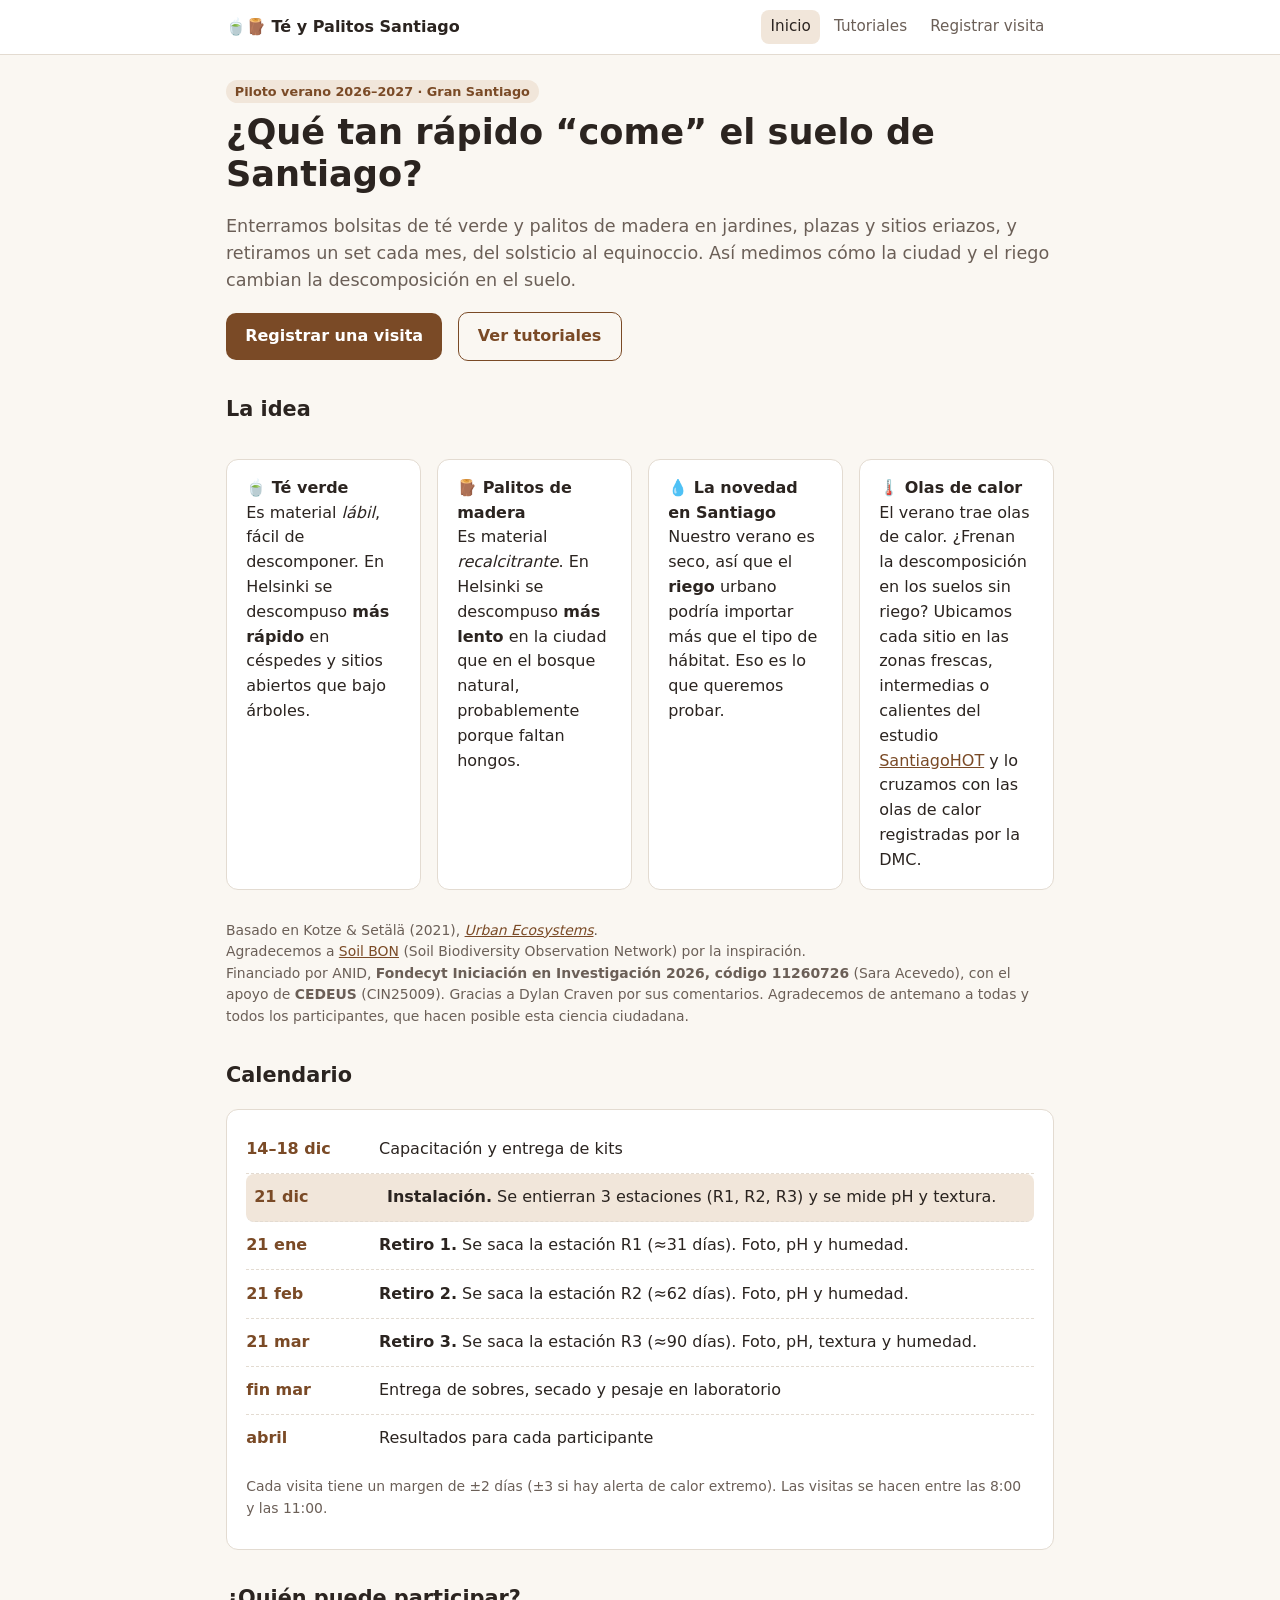
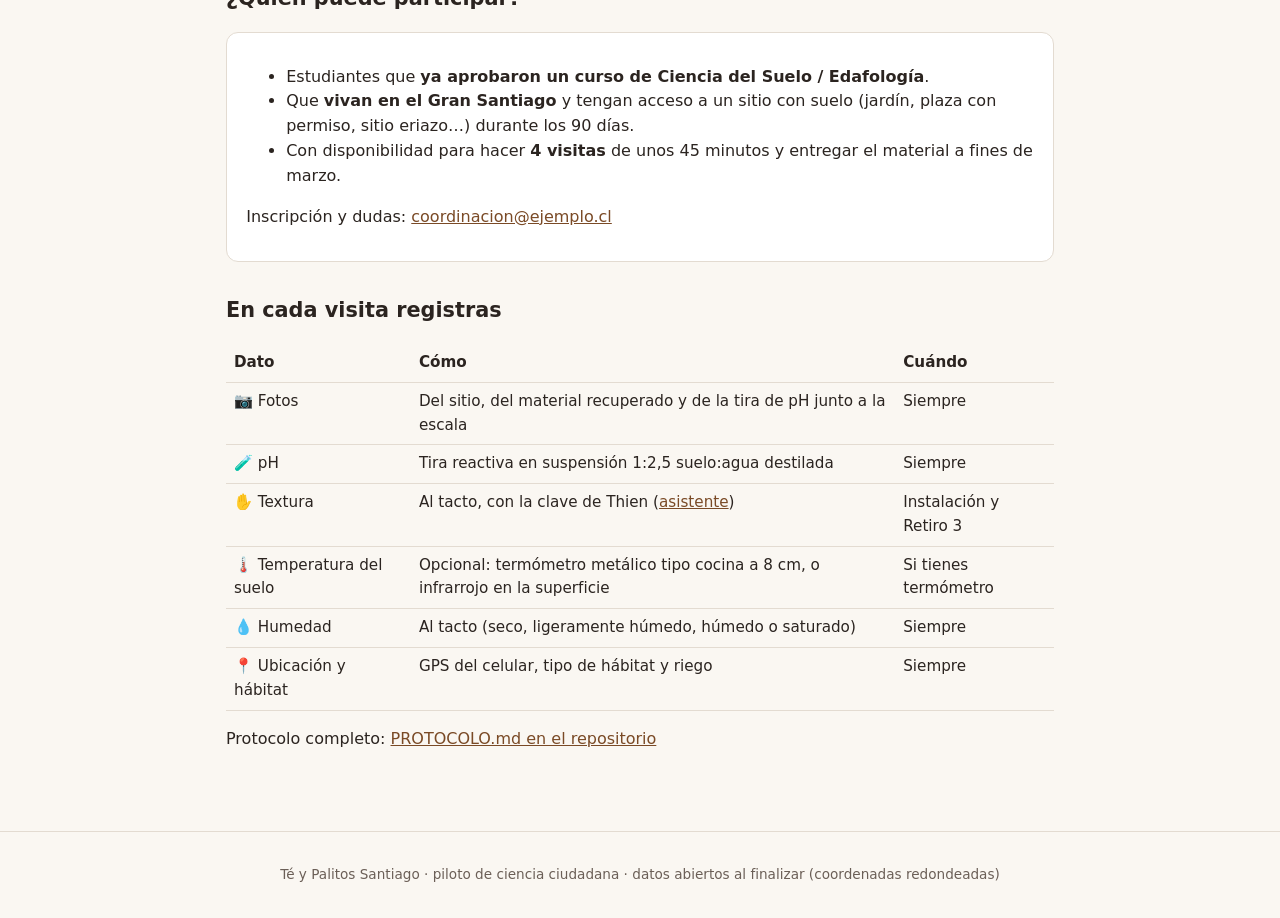
==== commit 9a802145: "Termómetro metálico; zonas de calor SantiagoHOT; agradecimientos a Fondecyt 11260726, CEDEUS CIN2500" ====
--- a/docs/index.html
+++ b/docs/index.html
@@ -29,9 +29,9 @@
     <div class="card"><strong>🍵 Té verde</strong><br>Es material <em>lábil</em>, fácil de descomponer. En Helsinki se descompuso <strong>más rápido</strong> en céspedes y sitios abiertos que bajo árboles.</div>
     <div class="card"><strong>🪵 Palitos de madera</strong><br>Es material <em>recalcitrante</em>. En Helsinki se descompuso <strong>más lento</strong> en la ciudad que en el bosque natural, probablemente porque faltan hongos.</div>
     <div class="card"><strong>💧 La novedad en Santiago</strong><br>Nuestro verano es seco, así que el <strong>riego</strong> urbano podría importar más que el tipo de hábitat. Eso es lo que queremos probar.</div>
-    <div class="card"><strong>🌡️ Olas de calor</strong><br>El verano trae olas de calor. ¿Frenan la descomposición en los suelos sin riego? Registramos la temperatura del suelo (si hay termómetro) y la cruzamos con los datos de la DMC.</div>
+    <div class="card"><strong>🌡️ Olas de calor</strong><br>El verano trae olas de calor. ¿Frenan la descomposición en los suelos sin riego? Ubicamos cada sitio en las zonas frescas, intermedias o calientes del estudio <a href="https://www.santiagohot.cl">SantiagoHOT</a> y lo cruzamos con las olas de calor registradas por la DMC.</div>
   </div>
-  <p class="hint">Basado en Kotze &amp; Setälä (2021), <a href="https://doi.org/10.1007/s11252-021-01125-3"><em>Urban Ecosystems</em></a>.<br>Agradecemos a <a href="https://geobon.org/bons/thematic-bon/soil-bon/">Soil BON</a> (Soil Biodiversity Observation Network) por la inspiración.<br>Este piloto es financiado por el proyecto <strong>Fondecyt de Iniciación 2026</strong> de Sara Acevedo (ANID). Agradecemos de antemano a todas y todos los participantes, que hacen posible esta ciencia ciudadana.</p>
+  <p class="hint">Basado en Kotze &amp; Setälä (2021), <a href="https://doi.org/10.1007/s11252-021-01125-3"><em>Urban Ecosystems</em></a>.<br>Agradecemos a <a href="https://geobon.org/bons/thematic-bon/soil-bon/">Soil BON</a> (Soil Biodiversity Observation Network) por la inspiración.<br>Financiado por ANID, <strong>Fondecyt Iniciación en Investigación 2026, código 11260726</strong> (Sara Acevedo), con el apoyo de <strong>CEDEUS</strong> (CIN25009). Gracias a Dylan Craven por sus comentarios. Agradecemos de antemano a todas y todos los participantes, que hacen posible esta ciencia ciudadana.</p>
 
   <h2>Calendario</h2>
   <div class="card">
@@ -63,7 +63,7 @@
     <tr><td>📷 Fotos</td><td>Del sitio, del material recuperado y de la tira de pH junto a la escala</td><td>Siempre</td></tr>
     <tr><td>🧪 pH</td><td>Tira reactiva en suspensión 1:2,5 suelo:agua destilada</td><td>Siempre</td></tr>
     <tr><td>✋ Textura</td><td>Al tacto, con la clave de Thien (<a href="tutoriales.html#textura">asistente</a>)</td><td>Instalación y Retiro 3</td></tr>
-    <tr><td>🌡️ Temperatura del suelo</td><td>Opcional: termómetro de punzón tipo cocina a 8 cm, o infrarrojo en la superficie</td><td>Si tienes termómetro</td></tr>
+    <tr><td>🌡️ Temperatura del suelo</td><td>Opcional: termómetro metálico tipo cocina a 8 cm, o infrarrojo en la superficie</td><td>Si tienes termómetro</td></tr>
     <tr><td>💧 Humedad</td><td>Al tacto (seco, ligeramente húmedo, húmedo o saturado)</td><td>Siempre</td></tr>
     <tr><td>📍 Ubicación y hábitat</td><td>GPS del celular, tipo de hábitat y riego</td><td>Siempre</td></tr>
   </table></div>
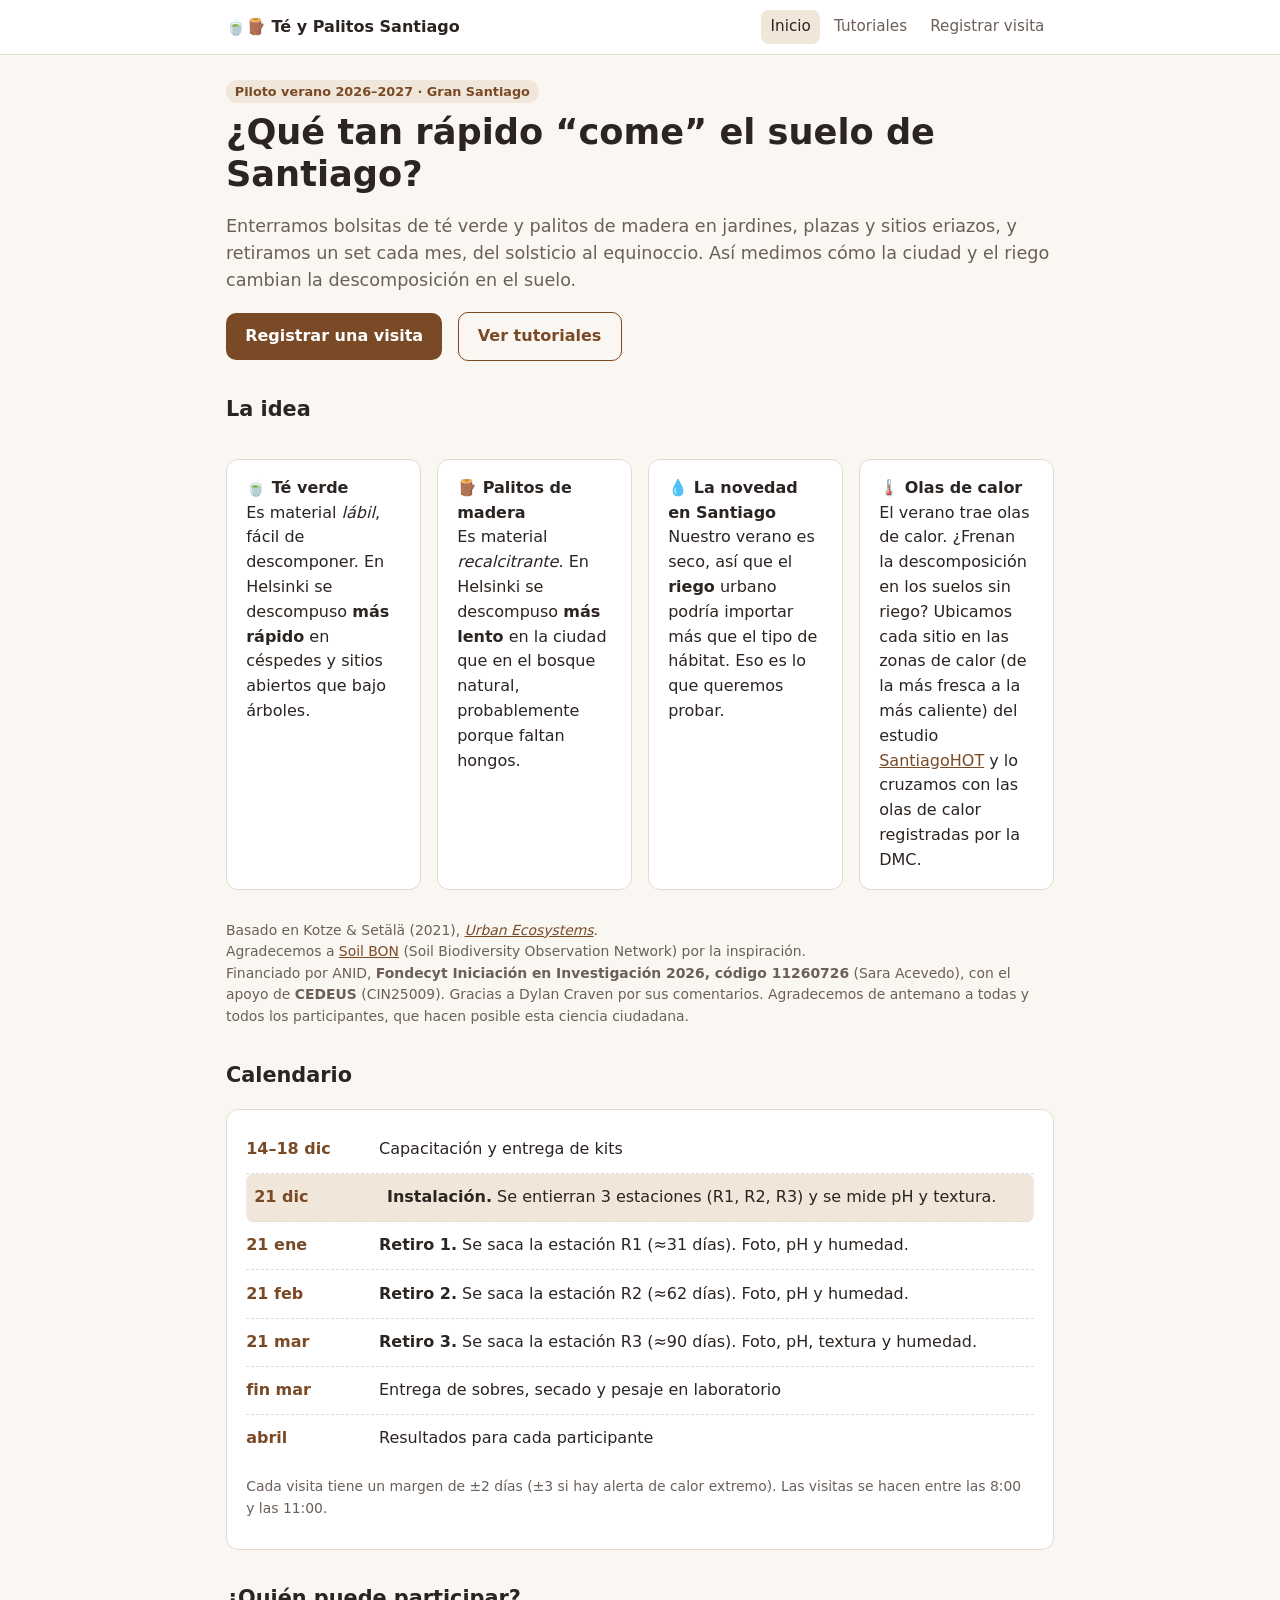
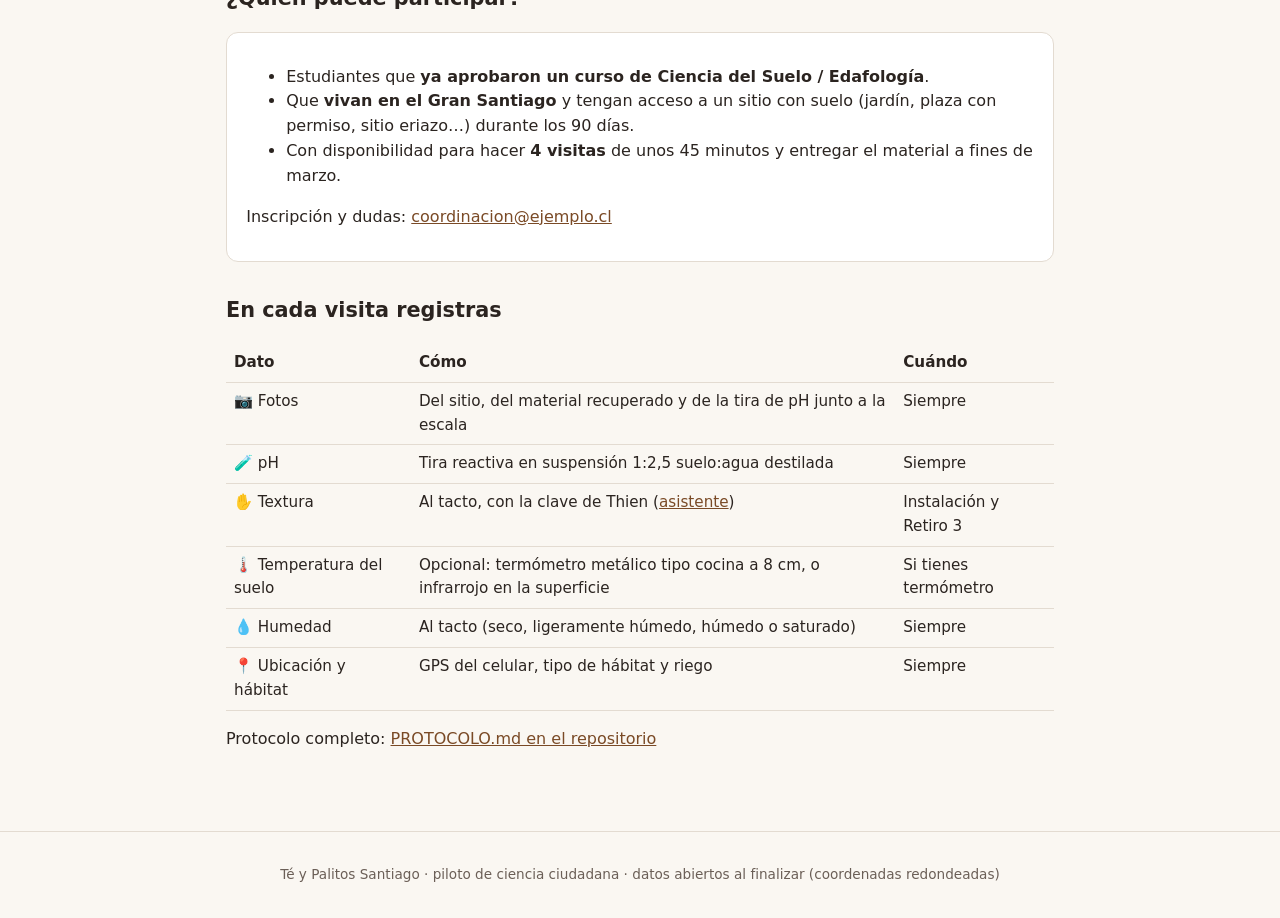
==== commit 22ba09de: "Incluir rasters de SantiagoHOT (copiados desde ranking-ugs) y zonas de calor por cuartil de la ciuda" ====
--- a/docs/index.html
+++ b/docs/index.html
@@ -29,7 +29,7 @@
     <div class="card"><strong>🍵 Té verde</strong><br>Es material <em>lábil</em>, fácil de descomponer. En Helsinki se descompuso <strong>más rápido</strong> en céspedes y sitios abiertos que bajo árboles.</div>
     <div class="card"><strong>🪵 Palitos de madera</strong><br>Es material <em>recalcitrante</em>. En Helsinki se descompuso <strong>más lento</strong> en la ciudad que en el bosque natural, probablemente porque faltan hongos.</div>
     <div class="card"><strong>💧 La novedad en Santiago</strong><br>Nuestro verano es seco, así que el <strong>riego</strong> urbano podría importar más que el tipo de hábitat. Eso es lo que queremos probar.</div>
-    <div class="card"><strong>🌡️ Olas de calor</strong><br>El verano trae olas de calor. ¿Frenan la descomposición en los suelos sin riego? Ubicamos cada sitio en las zonas frescas, intermedias o calientes del estudio <a href="https://www.santiagohot.cl">SantiagoHOT</a> y lo cruzamos con las olas de calor registradas por la DMC.</div>
+    <div class="card"><strong>🌡️ Olas de calor</strong><br>El verano trae olas de calor. ¿Frenan la descomposición en los suelos sin riego? Ubicamos cada sitio en las zonas de calor (de la más fresca a la más caliente) del estudio <a href="https://www.santiagohot.cl">SantiagoHOT</a> y lo cruzamos con las olas de calor registradas por la DMC.</div>
   </div>
   <p class="hint">Basado en Kotze &amp; Setälä (2021), <a href="https://doi.org/10.1007/s11252-021-01125-3"><em>Urban Ecosystems</em></a>.<br>Agradecemos a <a href="https://geobon.org/bons/thematic-bon/soil-bon/">Soil BON</a> (Soil Biodiversity Observation Network) por la inspiración.<br>Financiado por ANID, <strong>Fondecyt Iniciación en Investigación 2026, código 11260726</strong> (Sara Acevedo), con el apoyo de <strong>CEDEUS</strong> (CIN25009). Gracias a Dylan Craven por sus comentarios. Agradecemos de antemano a todas y todos los participantes, que hacen posible esta ciencia ciudadana.</p>
 
